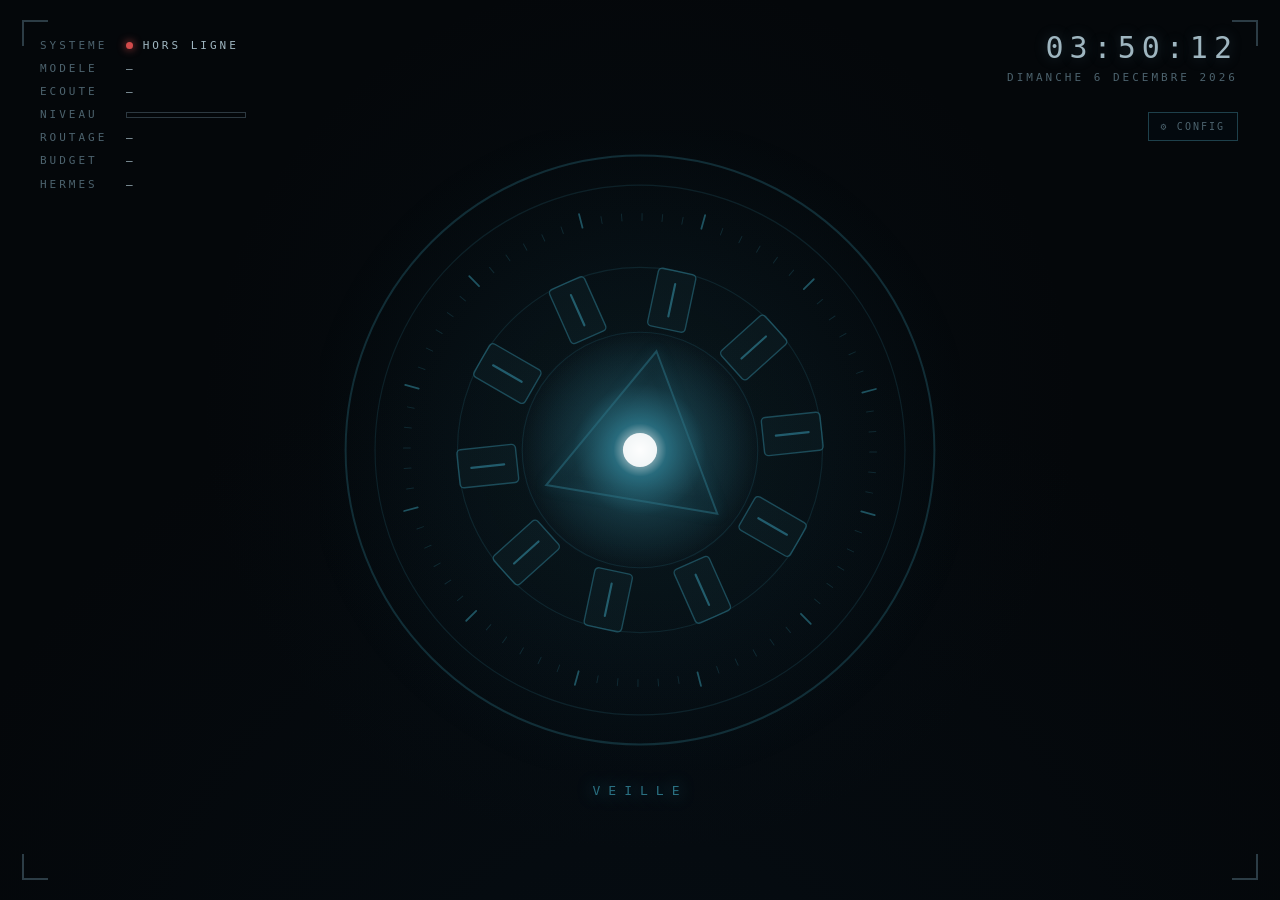
==== hud.html @ 5a2b2d32 "fix+feat: janela duplicada do HUD, início automático, chat oculto, prompt e diagnóstico - HUD: a tra" ====
<!DOCTYPE html>
<html lang="fr">
<head>
<meta charset="utf-8">
<meta name="viewport" content="width=device-width, initial-scale=1">
<title>JARVIS · Reacteur arc</title>
<style>
  :root {
    --fond: #04070a;
    --texte: #9fb6c0;
    --texte-faible: #4c626d;
    --vous: #6fe3ff;
    --jarvis: #ffb23e;
    --mono: "Consolas", "SF Mono", "Menlo", "DejaVu Sans Mono", monospace;
  }

  * { box-sizing: border-box; margin: 0; padding: 0; }

  html, body {
    height: 100%;
    overflow: hidden;
    background: var(--fond);
    color: var(--texte);
    font-family: var(--mono);
  }

  /* Halo radial tres sombre derriere le reacteur. */
  #scene {
    position: fixed;
    inset: 0;
    background:
      radial-gradient(circle at 50% 46%, rgba(20,60,80,0.10), transparent 55%),
      radial-gradient(circle at 50% 120%, rgba(10,30,45,0.25), transparent 60%),
      var(--fond);
  }

  #reacteur {
    position: absolute;
    top: 50%; left: 50%;
    transform: translate(-50%, -50%);
    width: min(72vmin, 640px);
    height: min(72vmin, 640px);
  }

  /* --- releve d'etat, en haut a gauche --- */
  .releve {
    position: fixed;
    top: 34px; left: 40px;
    font-size: 11px;
    letter-spacing: 3px;
    text-transform: uppercase;
    line-height: 2.1;
    color: var(--texte-faible);
    user-select: none;
  }
  .releve .champ { display: flex; gap: 12px; align-items: center; }
  .releve .cle { width: 74px; color: var(--texte-faible); }
  .releve .val { color: var(--texte); }
  .releve .val.actif { color: var(--vous); text-shadow: 0 0 10px rgba(111,227,255,0.5); }

  /* petite pastille systeme */
  .pastille {
    display: inline-block;
    width: 7px; height: 7px;
    border-radius: 50%;
    background: #d24b4b;
    box-shadow: 0 0 8px #d24b4b;
  }
  .pastille.enligne { background: #52e0a0; box-shadow: 0 0 8px #52e0a0; }

  /* jauge de niveau */
  .jauge {
    width: 120px; height: 6px;
    border: 1px solid rgba(120,150,165,0.35);
    position: relative;
    overflow: hidden;
  }
  .jauge > i {
    position: absolute; inset: 0;
    width: 0%;
    background: linear-gradient(90deg, rgba(111,227,255,0.2), var(--vous));
    box-shadow: 0 0 12px rgba(111,227,255,0.6);
    transition: width 0.08s linear;
  }

  /* --- horloge, en haut a droite --- */
  .horloge {
    position: fixed;
    top: 30px; right: 42px;
    text-align: right;
    user-select: none;
  }
  .horloge .heure {
    font-size: 30px;
    letter-spacing: 6px;
    color: var(--texte);
    text-shadow: 0 0 14px rgba(120,180,200,0.25);
  }
  .horloge .date {
    font-size: 11px;
    letter-spacing: 3px;
    text-transform: uppercase;
    color: var(--texte-faible);
    margin-top: 6px;
  }

  /* --- etiquette d'etat sous le reacteur --- */
  .etiquette-etat {
    position: fixed;
    left: 50%;
    top: calc(50% + min(38vmin, 340px));
    transform: translate(-50%, -50%);
    font-size: 13px;
    letter-spacing: 8px;
    text-transform: uppercase;
    color: var(--vous);
    text-shadow: 0 0 16px currentColor;
    user-select: none;
    transition: color 0.4s ease;
  }


  /* --- colonnes laterales : ne recouvrent jamais le reacteur --- */
  :root { --col: calc((100vw - min(72vmin, 640px)) / 2 - 64px); }
  .chat {
    position: fixed; left: 40px; top: 300px; bottom: 24px;
    width: min(380px, var(--col));
    display: none; flex-direction: column; gap: 8px; z-index: 6;
    background: rgba(4,10,14,0.72); border: 1px solid rgba(70,140,160,0.25);
    border-radius: 10px; padding: 10px 12px;
  }
  body.chat-aberto .chat { display: flex; }
  .chat-entete { display: flex; justify-content: space-between; align-items: center;
    font-size: 10px; letter-spacing: 3px; color: var(--texte-faible); text-transform: uppercase; }
  .chat-entete button { background: none; border: 0; color: var(--texte-faible); cursor: pointer; font-size: 14px; }
  .chat .transcription {
    position: static; transform: none; width: auto; max-height: none;
    flex: 1; overflow-y: auto; -webkit-mask-image: none; mask-image: none;
    justify-content: flex-start;
  }
  .chat form { display: flex; gap: 6px; }
  .chat input {
    flex: 1; min-width: 0; background: rgba(10,22,30,0.9); color: var(--texte);
    border: 1px solid rgba(70,140,160,0.35); border-radius: 6px; padding: 7px 9px;
    font: 12.5px var(--mono);
  }
  .chat form button {
    background: rgba(111,227,255,0.12); color: var(--vous); border: 1px solid rgba(111,227,255,0.4);
    border-radius: 6px; padding: 0 10px; font: 11px var(--mono); letter-spacing: 1px; cursor: pointer;
  }
  @media (max-width: 1100px) { .chat { width: min(340px, 42vw); } }

  /* --- transcription, en bas --- */
  .transcription {
    position: fixed;
    left: 50%;
    bottom: 26px;
    transform: translateX(-50%);
    width: min(760px, 84vw);
    max-height: 210px;
    display: flex;
    flex-direction: column;
    justify-content: flex-end;
    gap: 8px;
    overflow: hidden;
    -webkit-mask-image: linear-gradient(180deg, transparent, #000 34%);
            mask-image: linear-gradient(180deg, transparent, #000 34%);
  }
  .ligne {
    font-size: 13.5px;
    letter-spacing: 0.4px;
    line-height: 1.4;
    opacity: 0;
    transform: translateY(6px);
    animation: entree 0.35s ease forwards;
  }
  @keyframes entree { to { opacity: 1; transform: none; } }

  .ligne .qui {
    font-size: 9.5px;
    letter-spacing: 2.5px;
    text-transform: uppercase;
    color: var(--texte-faible);
    display: block;
    margin-bottom: 1px;
  }
  .ligne.vous { text-align: left; color: var(--vous); }
  .ligne.vous .qui { color: rgba(111,227,255,0.55); }
  .ligne.jarvis { text-align: right; color: var(--jarvis); }
  .ligne.jarvis .qui { color: rgba(255,178,62,0.55); }
  .ligne.outil {
    text-align: center;
    font-size: 10.5px;
    letter-spacing: 2px;
    text-transform: uppercase;
    color: var(--texte-faible);
  }
  .ligne.outil b { color: #8aa2ad; font-weight: 600; }

  /* --- equerres de coin facon HUD --- */
  .coin {
    position: fixed;
    width: 26px; height: 26px;
    border: 2px solid rgba(120,160,180,0.35);
    pointer-events: none;
  }
  .coin.hg { top: 20px; left: 22px; border-right: none; border-bottom: none; }
  .coin.hd { top: 20px; right: 22px; border-left: none; border-bottom: none; }
  .coin.bg { bottom: 20px; left: 22px; border-right: none; border-top: none; }
  .coin.bd { bottom: 20px; right: 22px; border-left: none; border-top: none; }

  /* --- controles rapides : discrets tant que le tiroir est ferme --- */
  .controle-bouton {
    position: fixed;
    right: 42px; top: 112px;
    z-index: 21;
    border: 1px solid rgba(111,227,255,0.25);
    background: rgba(4,12,17,0.72);
    color: var(--texte-faible);
    padding: 8px 12px;
    font: 10px var(--mono);
    letter-spacing: 2px;
    text-transform: uppercase;
    cursor: pointer;
    transition: color .2s, border-color .2s, box-shadow .2s;
  }
  .controle-bouton:hover, .controle-bouton[aria-expanded="true"] {
    color: var(--vous);
    border-color: rgba(111,227,255,0.65);
    box-shadow: 0 0 16px rgba(111,227,255,0.10);
  }
  .controle-tiroir {
    position: fixed;
    z-index: 20;
    top: 96px; right: 24px; bottom: 24px;
    width: min(390px, calc(100vw - 48px));
    overflow-x: hidden;
    overflow-y: auto;
    padding: 62px 22px 22px;
    border: 1px solid rgba(111,227,255,0.20);
    background: linear-gradient(145deg, rgba(7,18,24,0.97), rgba(3,8,12,0.97));
    box-shadow: -18px 0 60px rgba(0,0,0,0.55), inset 0 0 42px rgba(111,227,255,0.025);
    transform: translateX(calc(100% + 40px));
    opacity: 0;
    pointer-events: none;
    transition: transform .28s ease, opacity .22s ease;
  }
  .controle-tiroir.ouvert { transform: none; opacity: 1; pointer-events: auto; }
  .controle-tiroir h2 {
    color: var(--vous); font-size: 13px; font-weight: 500;
    letter-spacing: 4px; text-transform: uppercase; margin-bottom: 5px;
  }
  .controle-sous-titre { color: var(--texte-faible); font-size: 10px; line-height: 1.5; }
  .controle-section { margin-top: 22px; padding-top: 16px; border-top: 1px solid rgba(111,227,255,.12); }
  .controle-section h3 {
    color: #78909b; font-size: 10px; font-weight: 500;
    letter-spacing: 3px; text-transform: uppercase; margin-bottom: 11px;
  }
  .controle-label { display: block; margin: 11px 0 6px; color: var(--texte-faible); font-size: 10px; letter-spacing: 1px; }
  .controle-ligne { display: flex; gap: 7px; align-items: center; }
  .controle-ligne + .controle-ligne { margin-top: 8px; }
  .controle-tiroir select, .controle-tiroir input {
    width: 100%; max-width: 100%; min-width: 0; flex: 1; height: 34px; padding: 0 9px;
    border: 1px solid rgba(120,160,180,.25);
    background: rgba(1,6,9,.78); color: var(--texte);
    font: 11px var(--mono); outline: none;
  }
  .controle-tiroir select:focus, .controle-tiroir input:focus { border-color: rgba(111,227,255,.65); }
  .controle-action, .controle-mode {
    height: 34px; padding: 0 11px;
    border: 1px solid rgba(111,227,255,.28);
    background: rgba(111,227,255,.055); color: #86a8b5;
    font: 10px var(--mono); letter-spacing: 1px; text-transform: uppercase;
    cursor: pointer;
  }
  .controle-action:hover, .controle-mode:hover, .controle-mode.actif {
    color: var(--vous); border-color: rgba(111,227,255,.7);
    box-shadow: inset 0 0 15px rgba(111,227,255,.07);
  }
  .controle-action:disabled { opacity: .35; cursor: wait; }
  .controle-modes { display: grid; grid-template-columns: repeat(3, 1fr); gap: 6px; }
  .controle-statut { min-height: 30px; margin-top: 14px; color: var(--texte-faible); font-size: 10px; line-height: 1.5; }
  .controle-statut.ok { color: #52e0a0; }
  .controle-statut.ko { color: #ff7c7c; }
  .controle-panneau {
    display: block; margin-top: 20px; color: #6f9dac; font-size: 10px;
    letter-spacing: 1px; text-decoration: none; text-transform: uppercase;
  }
  .controle-panneau:hover { color: var(--vous); }
  @media (max-width: 700px) {
    .controle-bouton { right: 28px; top: 104px; }
    .controle-tiroir { top: 88px; right: 12px; bottom: 12px; width: calc(100vw - 24px); }
  }
</style>
</head>
<body>
  <div id="scene"></div>
  <canvas id="reacteur"></canvas>

  <div class="etiquette-etat" id="etiquetteEtat">VEILLE</div>

  <div class="releve">
    <div class="champ"><span class="cle">Systeme</span>
      <span class="val"><span class="pastille" id="pastille"></span>
      <span id="vSysteme">Hors ligne</span></span></div>
    <div class="champ"><span class="cle">Modele</span>
      <span class="val" id="vModele">—</span></div>
    <div class="champ"><span class="cle">Ecoute</span>
      <span class="val" id="vEcoute">—</span></div>
    <div class="champ"><span class="cle">Niveau</span>
      <span class="jauge"><i id="vJauge"></i></span></div>
    <div class="champ"><span class="cle">Routage</span>
      <span class="val" id="vRoutage">—</span></div>
    <div class="champ"><span class="cle">Budget</span>
      <span class="val" id="vBudget">—</span></div>
    <div class="champ"><span class="cle">Hermes</span>
      <span class="val" id="vHermes">—</span></div>
  </div>

  <div id="bandeauConfirm" style="display:none;position:fixed;top:64px;left:50%;
    transform:translateX(-50%);padding:8px 18px;border-radius:10px;z-index:9;
    background:rgba(245,185,66,.14);border:1px solid rgba(245,185,66,.5);
    color:#f5b942;font-size:14px;letter-spacing:.05em">⏳ En attente de confirmation…</div>
  <div id="badgeMuet" style="display:none;position:fixed;top:16px;right:16px;z-index:9;
    padding:5px 12px;border-radius:999px;background:rgba(255,107,107,.16);
    border:1px solid rgba(255,107,107,.5);color:#ff8a8a;font-size:12px">🔇 Micro coupé</div>
  <div id="badgeDemo" style="display:none;position:fixed;top:16px;left:16px;z-index:9;
    padding:5px 12px;border-radius:8px;background:rgba(245,185,66,.16);
    border:1px solid rgba(245,185,66,.6);color:#f5b942;font-size:12px;letter-spacing:.1em">
    DÉMO — rien n'est réel</div>

  <div class="horloge">
    <div class="heure" id="vHeure">--:--:--</div>
    <div class="date" id="vDate">—</div>
  </div>

  <button class="controle-bouton" id="ouvrirControle" type="button"
    aria-controls="controleTiroir" aria-expanded="false">⚙ Config</button>
  <aside class="controle-tiroir" id="controleTiroir" aria-hidden="true">
    <h2>Commandes rapides</h2>
    <p class="controle-sous-titre" id="controleActif">Chargement de la configuration…</p>

    <section class="controle-section">
      <h3>Mode de routage</h3>
      <div class="controle-modes" id="controleModes">
        <button class="controle-mode" type="button" data-mode="local">Local</button>
        <button class="controle-mode" type="button" data-mode="hybride">Hybride</button>
        <button class="controle-mode" type="button" data-mode="qualite">Qualité</button>
      </div>
    </section>

    <section class="controle-section">
      <h3>Profil cloud &amp; modèle</h3>
      <label class="controle-label" for="controleFournisseur">Fournisseur</label>
      <select id="controleFournisseur"></select>
      <label class="controle-label" for="controleModeleCloud">Modèle</label>
      <input id="controleModeleCloud" list="controleModelesCloud" autocomplete="off">
      <datalist id="controleModelesCloud"></datalist>
      <p class="controle-sous-titre">Hybride privilégie Luna chez OpenAI et Haiku chez Claude, sauf choix manuel.</p>
      <div class="controle-ligne" style="margin-top:8px">
        <button class="controle-action" type="button" id="activerHybride">Activer hybride</button>
        <button class="controle-action" type="button" id="activerQualite">Activer qualité</button>
      </div>
    </section>

    <section class="controle-section">
      <h3>Modèle local</h3>
      <div class="controle-ligne">
        <select id="controleModeleLocal"></select>
        <button class="controle-action" type="button" id="activerLocal">Activer</button>
      </div>
      <p class="controle-sous-titre" id="controleOllama"></p>
    </section>

    <section class="controle-section">
      <h3>Voix</h3>
      <label class="controle-label" for="controleMoteurVoix">Moteur TTS</label>
      <select id="controleMoteurVoix"></select>
      <label class="controle-label" for="controleVoixEleven">Voix ElevenLabs</label>
      <select id="controleVoixEleven"></select>
      <label class="controle-label" for="controleModeleEleven">Modèle ElevenLabs</label>
      <div class="controle-ligne">
        <select id="controleModeleEleven"></select>
        <button class="controle-action" type="button" id="testerVoix">Tester</button>
      </div>
    </section>

    <div class="controle-statut" id="controleStatut" role="status"></div>
    <a class="controle-panneau" id="lienPanneau" href="#">Ouvrir le panneau complet →</a>
  </aside>

  <aside class="chat" id="chat" aria-hidden="true">
    <div class="chat-entete"><span>Chat</span>
      <button type="button" id="fecharChat" title="Fermer">×</button></div>
    <div class="transcription" id="transcription"></div>
    <form id="formChat" autocomplete="off">
      <input id="entreeChat" maxlength="500" placeholder="Écrire à Jarvis…">
      <button type="submit">Envoyer</button>
    </form>
  </aside>

  <div class="coin hg"></div>
  <div class="coin hd"></div>
  <div class="coin bg"></div>
  <div class="coin bd"></div>

<script>
"use strict";

// ------------------------------------------------------------- etat courant

const S = {
  etat: "veille",
  niveauCible: 0,
  niveauLisse: 0,
  modele: "—",
  stt: "—",
  enligne: false,
  routage: "—",
  budget: null,
  hermes: null,
  muet: false,
};

const LIBELLES = {
  veille: "VEILLE",
  ecoute: "ECOUTE",
  reflexion: "REFLEXION",
  parole: "PAROLE",
  muet: "MICRO COUPE",
};

// Couleur dominante par etat : cyan sourd, cyan vif, bleu-violet, ambre.
const COULEURS = {
  veille:    { r: 42,  g: 112, b: 130 },
  ecoute:    { r: 46,  g: 224, b: 255 },
  reflexion: { r: 138, g: 108, b: 255 },
  parole:    { r: 255, g: 176, b: 62  },
  muet:      { r: 255, g: 107, b: 107 },
};

let couleur = Object.assign({}, COULEURS.veille);  // couleur affichee, lissee

// ------------------------------------------------------------- utilitaires

const $ = (id) => document.getElementById(id);
const lerp = (a, b, t) => a + (b - a) * t;

// ------------------------------------------------------------- controles rapides

let CONTROLES = null;
let controleEnCours = false;

function optionSelect(select, valeur, texte, selectionne) {
  const o = document.createElement("option");
  o.value = String(valeur);
  o.textContent = String(texte);
  o.selected = Boolean(selectionne);
  select.appendChild(o);
}

function remplirSelect(select, elements, valeur, libelle) {
  select.replaceChildren();
  for (const element of elements) {
    const v = typeof element === "object" ? element.valeur : element;
    const t = libelle ? libelle(element) : v;
    optionSelect(select, v, t, String(v) === String(valeur));
  }
}

function statutControle(texte, ok = null) {
  const el = $("controleStatut");
  el.textContent = texte || "";
  el.classList.toggle("ok", ok === true);
  el.classList.toggle("ko", ok === false);
}

function actualiserModelesCloud() {
  if (!CONTROLES) return;
  const fournisseur = $("controleFournisseur").value || "openai";
  const profil = CONTROLES.mode === "qualite" ? "qualite" : "hybride";
  const modeles = CONTROLES.cloud.modeles[fournisseur] || [];
  const liste = $("controleModelesCloud");
  liste.replaceChildren();
  for (const modele of modeles) {
    const o = document.createElement("option");
    o.value = modele.nom;
    o.label = modele.role || modele.nom;
    liste.appendChild(o);
  }
  $("controleModeleCloud").value =
    (CONTROLES.cloud.courants[fournisseur] || {})[profil] || (modeles[0] || {}).nom || "";
}

function afficherControles(d) {
  CONTROLES = d;
  $("controleActif").textContent = "Actif · " + (d.modele_actif || "inconnu");
  document.querySelectorAll("#controleModes [data-mode]").forEach((b) =>
    b.classList.toggle("actif", b.dataset.mode === d.mode));

  const fournisseurs = ["openai", "anthropic"];
  remplirSelect($("controleFournisseur"), fournisseurs, d.cloud.fournisseur, (f) => {
    const nom = f === "openai" ? "OpenAI" : "Anthropic / Claude";
    return nom + (d.cloud.configure[f] ? "" : " · clé absente");
  });
  actualiserModelesCloud();

  const locaux = d.local.modeles.length ? d.local.modeles : [d.local.modele];
  remplirSelect($("controleModeleLocal"), locaux, d.local.modele);
  $("controleOllama").textContent = d.local.joignable
    ? locaux.length + " modèle(s) Ollama disponible(s)"
    : "Ollama est hors ligne";

  const labelsMoteur = {auto:"Auto", elevenlabs:"ElevenLabs", piper:"Piper",
    kokoro:"Kokoro", windows:"Windows"};
  remplirSelect($("controleMoteurVoix"), d.voix.moteurs, d.voix.moteur,
    (m) => labelsMoteur[m] || m);

  const voix = d.voix.elevenlabs.voix || [];
  $("controleVoixEleven").replaceChildren();
  if (!voix.length) {
    optionSelect($("controleVoixEleven"), d.voix.elevenlabs_voix || "",
      d.voix.elevenlabs.configure ? "Aucune voix chargée" : "Clé ElevenLabs absente", true);
  } else {
    for (const v of voix) optionSelect($("controleVoixEleven"), v.id,
      v.nom + (v.categorie ? " · " + v.categorie : ""), v.id === d.voix.elevenlabs_voix);
  }
  remplirSelect($("controleModeleEleven"), d.voix.modeles_elevenlabs,
    d.voix.elevenlabs_modele);
  $("lienPanneau").href = d.panneau_url;
}

async function chargerControles(silencieux = false) {
  if (!silencieux) statutControle("Chargement…");
  try {
    const rep = await fetch("/api/controle", {cache: "no-store"});
    const d = await rep.json();
    if (!rep.ok || !d.ok) throw new Error(d.message || "Configuration indisponible");
    afficherControles(d);
    if (!silencieux) statutControle("");
  } catch (e) {
    statutControle(e.message || "Impossible de charger la configuration", false);
  }
}

async function envoyerControle(donnees) {
  if (controleEnCours) return;
  controleEnCours = true;
  document.querySelectorAll(".controle-action,.controle-mode").forEach((b) => b.disabled = true);
  statutControle("Application…");
  try {
    const rep = await fetch("/api/controle", {
      method: "POST",
      headers: {"Content-Type": "application/json", "X-Jarvis-HUD": "1"},
      body: JSON.stringify(donnees),
    });
    const d = await rep.json();
    if (d.ok && donnees.action !== "tester_voix") await chargerControles(true);
    statutControle(d.message || (d.ok ? "Appliqué" : "Échec"), Boolean(d.ok));
  } catch (e) {
    statutControle(e.message || "Commande impossible", false);
  } finally {
    controleEnCours = false;
    document.querySelectorAll(".controle-action,.controle-mode").forEach((b) => b.disabled = false);
  }
}

function ouvrirFermerControles(force) {
  const tiroir = $("controleTiroir");
  const ouvert = force === undefined ? !tiroir.classList.contains("ouvert") : Boolean(force);
  tiroir.classList.toggle("ouvert", ouvert);
  tiroir.setAttribute("aria-hidden", String(!ouvert));
  $("ouvrirControle").setAttribute("aria-expanded", String(ouvert));
  $("ouvrirControle").textContent = ouvert ? "× Fermer" : "⚙ Config";
  if (ouvert) chargerControles();
}

function versCouleur(cible, t) {
  couleur.r = lerp(couleur.r, cible.r, t);
  couleur.g = lerp(couleur.g, cible.g, t);
  couleur.b = lerp(couleur.b, cible.b, t);
}
function rgba(a) {
  return `rgba(${couleur.r|0},${couleur.g|0},${couleur.b|0},${a})`;
}

function arrondi(ctx, x, y, w, h, r) {
  if (ctx.roundRect) { ctx.beginPath(); ctx.roundRect(x, y, w, h, r); return; }
  ctx.beginPath();
  ctx.moveTo(x + r, y);
  ctx.arcTo(x + w, y, x + w, y + h, r);
  ctx.arcTo(x + w, y + h, x, y + h, r);
  ctx.arcTo(x, y + h, x, y, r);
  ctx.arcTo(x, y, x + w, y, r);
  ctx.closePath();
}

// ------------------------------------------------------------- canvas

const canvas = $("reacteur");
const ctx = canvas.getContext("2d");
let L = 0, H = 0;

function redimensionner() {
  const dpr = Math.min(window.devicePixelRatio || 1, 2);
  L = canvas.clientWidth;
  H = canvas.clientHeight;
  canvas.width = Math.round(L * dpr);
  canvas.height = Math.round(H * dpr);
  ctx.setTransform(dpr, 0, 0, dpr, 0, 0);
}
window.addEventListener("resize", redimensionner);

const NB_BOBINES = 10;
const NB_TICKS = 72;

function dessiner(t) {
  requestAnimationFrame(dessiner);

  // Lissage de la couleur et du niveau.
  versCouleur(COULEURS[S.etat] || COULEURS.veille, 0.05);
  S.niveauLisse += (S.niveauCible - S.niveauLisse) * 0.15;
  const niv = S.niveauLisse;

  ctx.clearRect(0, 0, L, H);
  const cx = L / 2, cy = H / 2;
  const R = Math.min(L, H) * 0.46;

  const respire = 0.5 + 0.5 * Math.sin(t * 0.0018);   // pulsation lente
  const rotTicks = t * 0.00018;
  const rotBobines = -t * 0.00007;
  const rotTriangle = t * 0.00011;

  ctx.lineCap = "round";

  // --- halo exterieur diffus ---
  const halo = ctx.createRadialGradient(cx, cy, R * 0.2, cx, cy, R * 1.15);
  halo.addColorStop(0, rgba(0.10 + niv * 0.10));
  halo.addColorStop(1, rgba(0));
  ctx.fillStyle = halo;
  ctx.beginPath();
  ctx.arc(cx, cy, R * 1.15, 0, Math.PI * 2);
  ctx.fill();

  // --- anneaux concentriques ---
  const anneaux = [1.0, 0.9, 0.62, 0.4];
  anneaux.forEach((f, i) => {
    ctx.beginPath();
    ctx.arc(cx, cy, R * f, 0, Math.PI * 2);
    ctx.strokeStyle = rgba(i === 0 ? 0.35 : 0.22);
    ctx.lineWidth = i === 0 ? 2 : 1.2;
    ctx.stroke();
  });

  // --- reticule de graduations qui tourne ---
  ctx.save();
  ctx.translate(cx, cy);
  ctx.rotate(rotTicks);
  for (let i = 0; i < NB_TICKS; i++) {
    const a = (i / NB_TICKS) * Math.PI * 2;
    const longue = (i % 6 === 0);
    const r1 = R * 0.78;
    const r2 = r1 + (longue ? 14 : 7);
    ctx.beginPath();
    ctx.moveTo(Math.cos(a) * r1, Math.sin(a) * r1);
    ctx.lineTo(Math.cos(a) * r2, Math.sin(a) * r2);
    ctx.strokeStyle = rgba(longue ? 0.7 : 0.28);
    ctx.lineWidth = longue ? 1.8 : 1;
    ctx.stroke();
  }
  ctx.restore();

  // --- couronne de dix bobines ---
  const rc = R * 0.52;
  const bw = R * 0.13, bh = R * 0.2;
  for (let i = 0; i < NB_BOBINES; i++) {
    const a = (i / NB_BOBINES) * Math.PI * 2 + rotBobines;
    const x = cx + Math.cos(a) * rc;
    const y = cy + Math.sin(a) * rc;
    ctx.save();
    ctx.translate(x, y);
    ctx.rotate(a + Math.PI / 2);
    arrondi(ctx, -bw / 2, -bh / 2, bw, bh, 4);
    ctx.fillStyle = rgba(0.08);
    ctx.fill();
    ctx.strokeStyle = rgba(0.6);
    ctx.lineWidth = 1.4;
    ctx.stroke();
    // trait lumineux au coeur de la bobine
    ctx.beginPath();
    ctx.moveTo(0, -bh * 0.28);
    ctx.lineTo(0, bh * 0.28);
    ctx.strokeStyle = rgba(0.5 + 0.4 * respire);
    ctx.lineWidth = 2.2;
    ctx.stroke();
    ctx.restore();
  }

  // --- triangle central ---
  ctx.save();
  ctx.translate(cx, cy);
  ctx.rotate(rotTriangle);
  const rt = R * 0.34;
  ctx.beginPath();
  for (let i = 0; i < 3; i++) {
    const a = -Math.PI / 2 + i * (Math.PI * 2 / 3);
    const x = Math.cos(a) * rt, y = Math.sin(a) * rt;
    i ? ctx.lineTo(x, y) : ctx.moveTo(x, y);
  }
  ctx.closePath();
  ctx.strokeStyle = rgba(0.55);
  ctx.lineWidth = 2;
  ctx.shadowColor = rgba(0.7);
  ctx.shadowBlur = 12;
  ctx.stroke();
  ctx.restore();
  ctx.shadowBlur = 0;

  // --- coeur lumineux en degrade radial, enfle avec le niveau ---
  const coeurR = R * (0.16 + niv * 0.17 + respire * 0.015);
  const rayon = coeurR * 2.4;
  const g = ctx.createRadialGradient(cx, cy, 0, cx, cy, rayon);
  g.addColorStop(0, "rgba(255,255,255,0.95)");
  g.addColorStop(0.22, rgba(0.95));
  g.addColorStop(0.55, rgba(0.32));
  g.addColorStop(1, rgba(0));
  ctx.fillStyle = g;
  ctx.beginPath();
  ctx.arc(cx, cy, rayon, 0, Math.PI * 2);
  ctx.fill();

  // point blanc central
  ctx.beginPath();
  ctx.arc(cx, cy, coeurR * 0.34, 0, Math.PI * 2);
  ctx.fillStyle = "rgba(255,255,255,0.9)";
  ctx.fill();
}

// ------------------------------------------------------------- interface

function fmtBudget(b) {
  if (!b) return "—";
  let s = (Number(b.cout) || 0).toFixed(2) + "$";
  if (b.plafond) s += " / " + b.plafond + "$ (" + Math.round((b.pct || 0) * 100) + "%)";
  return s;
}
function fmtHermes(h) {
  if (!h) return "—";
  const p = [];
  if (h.taches > 0) p.push(h.taches + " tache" + (h.taches > 1 ? "s" : "") + " en cours");
  if (h.tokens != null) p.push(Number(h.tokens).toLocaleString("fr-FR") + " tok/30j");
  return p.length ? p.join(" · ") : "au repos";
}

function majReleve() {
  $("vModele").textContent = S.modele || "—";
  $("vEcoute").textContent = S.stt || "—";
  $("vSysteme").textContent = S.enligne ? "En ligne" : "Hors ligne";
  $("pastille").classList.toggle("enligne", S.enligne);
  $("vRoutage").textContent = S.routage || "—";
  $("vBudget").textContent = fmtBudget(S.budget);
  $("vHermes").textContent = fmtHermes(S.hermes);
  $("badgeMuet").style.display = S.muet ? "block" : "none";
  // budget proche/au plafond : la ligne vire à l'ambre puis au rouge.
  const pct = S.budget && S.budget.plafond ? (S.budget.pct || 0) : 0;
  $("vBudget").style.color = pct >= 1 ? "#ff6b6b" : (pct >= 0.8 ? "#f5b942" : "");

  const et = LIBELLES[S.etat] || S.etat.toUpperCase();
  const eti = $("etiquetteEtat");
  eti.textContent = et;
  const c = COULEURS[S.etat] || COULEURS.veille;
  eti.style.color = `rgb(${c.r},${c.g},${c.b})`;

  // La valeur "ecoute" s'illumine quand on est en ecoute active.
  $("vEcoute").classList.toggle("actif", S.etat === "ecoute");
}

function majNiveau() {
  $("vJauge").style.width = Math.round(S.niveauLisse * 100) + "%";
  requestAnimationFrame(majNiveau);
}

// transcription : on empile les lignes, on garde les dernieres.
const fluxTexte = $("transcription");
function ajouterLigne(html, classe) {
  const div = document.createElement("div");
  div.className = "ligne " + classe;
  div.innerHTML = html;
  fluxTexte.appendChild(div);
  while (fluxTexte.children.length > 14) {
    fluxTexte.removeChild(fluxTexte.firstChild);
  }
}
function echap(s) {
  return String(s).replace(/[&<>]/g, (c) =>
    ({ "&": "&amp;", "<": "&lt;", ">": "&gt;" }[c]));
}

// ------------------------------------------------------------- horloge

const PT = (document.documentElement.dataset.langue || "fr") === "pt";
const JOURS = PT
  ? ["Domingo", "Segunda-feira", "Terça-feira", "Quarta-feira", "Quinta-feira", "Sexta-feira", "Sábado"]
  : ["Dimanche", "Lundi", "Mardi", "Mercredi", "Jeudi", "Vendredi", "Samedi"];
const MOIS = PT
  ? ["janeiro", "fevereiro", "março", "abril", "maio", "junho", "julho", "agosto",
     "setembro", "outubro", "novembro", "dezembro"]
  : ["Janvier", "Fevrier", "Mars", "Avril", "Mai", "Juin", "Juillet",
     "Aout", "Septembre", "Octobre", "Novembre", "Decembre"];
function majHorloge() {
  const d = new Date();
  const p = (n) => String(n).padStart(2, "0");
  $("vHeure").textContent = `${p(d.getHours())}:${p(d.getMinutes())}:${p(d.getSeconds())}`;
  $("vDate").textContent =
    PT ? `${JOURS[d.getDay()]}, ${d.getDate()} de ${MOIS[d.getMonth()]} de ${d.getFullYear()}`
       : `${JOURS[d.getDay()]} ${d.getDate()} ${MOIS[d.getMonth()]} ${d.getFullYear()}`;
}

// ------------------------------------------------------------- evenements

function appliquer(ev) {
  switch (ev.t) {
    case "etat":
      S.etat = ev.v;
      majReleve();
      break;
    case "niveau":
      S.niveauCible = ev.v;
      break;
    case "config":
      S.modele = ev.modele;
      S.stt = ev.stt;
      majReleve();
      break;
    case "vous":
      ajouterLigne(`<span class="qui">Vous</span>${echap(ev.texte)}`, "vous");
      break;
    case "jarvis":
      ajouterLigne(`<span class="qui">Jarvis</span>${echap(ev.texte)}`, "jarvis");
      break;
    case "outil":
      ajouterLigne(
        `⚙ <b>${echap(ev.nom)}</b>${ev.detail ? " · " + echap(ev.detail) : ""}`,
        "outil");
      break;
    case "routage":
      S.routage = ev.v;
      majReleve();
      break;
    case "budget":
      S.budget = { cout: ev.cout, plafond: ev.plafond, pct: ev.pct };
      majReleve();
      break;
    case "hermes":
      S.hermes = { taches: ev.taches, tokens: ev.tokens };
      majReleve();
      break;
    case "confirmation":
      $("bandeauConfirm").style.display = ev.v ? "block" : "none";
      break;
    case "micro":
      S.muet = ev.v;
      majReleve();
      break;
    case "demo":
      $("badgeDemo").style.display = ev.v ? "block" : "none";
      break;
    case "chat":
      document.body.classList.toggle("chat-aberto", !!ev.v);
      $("chat").setAttribute("aria-hidden", ev.v ? "false" : "true");
      if (ev.v) setTimeout(() => $("entreeChat").focus(), 50);
      break;
  }
}

// ------------------------------------------------------------- chat (ouvert a la voix)

$("fecharChat").addEventListener("click", () => {
  appliquer({t: "chat", v: false});
  fetch("/api/chat", {method: "POST", headers: {"Content-Type": "application/json", "X-Jarvis-HUD": "1"},
    body: JSON.stringify({fechar: true})}).catch(() => {});
});
$("formChat").addEventListener("submit", async (e) => {
  e.preventDefault();
  const champ = $("entreeChat"), texte = champ.value.trim();
  if (!texte) return;
  champ.value = "";
  try {
    const rep = await fetch("/api/chat", {method: "POST",
      headers: {"Content-Type": "application/json", "X-Jarvis-HUD": "1"},
      body: JSON.stringify({texte})});
    if (!rep.ok) { const d = await rep.json().catch(() => ({})); champ.value = texte;
      champ.placeholder = d.message || "Erreur"; }
  } catch (_) { champ.value = texte; }
});

// ------------------------------------------------------------- connexion SSE

function connecter() {
  let source;
  try {
    source = new EventSource("/flux");
  } catch (e) {
    S.enligne = false; majReleve();
    return;
  }
  source.onopen = () => { S.enligne = true; majReleve(); };
  source.onmessage = (e) => {
    try { appliquer(JSON.parse(e.data)); } catch (err) {}
  };
  source.onerror = () => {
    // EventSource se reconnecte tout seul ; on marque juste hors ligne.
    S.enligne = false; majReleve();
  };
}

// ------------------------------------------------------------- demonstration

// Rejoue un scenario cote page, pour voir le rendu sans serveur quand la
// page est ouverte directement (file://).
function demonstration() {
  S.enligne = true;
  appliquer({ t: "config", modele: "qwen2.5:7b (demo)", stt: "whisper medium" });

  const tours = [
    ["allume la lumiere de la chambre", "allumer_lumiere", "chambre -> on",
     "C'est fait, la chambre est allumee."],
    ["mets le salon en bleu", "changer_couleur", "salon -> bleu",
     "Voila, le salon passe en bleu."],
    ["quelle heure est-il", "heure_et_date", "",
     "Il est vingt-deux heures dix."],
  ];

  let i = 0, minuteurNiveau = 0;
  function bruit(base, amp, vitesse) {
    clearInterval(minuteurNiveau);
    let k = 0;
    minuteurNiveau = setInterval(() => {
      k++;
      S.niveauCible = Math.max(0, base + amp * Math.abs(Math.sin(k * vitesse)));
    }, 50);
  }

  function tour() {
    const [q, outilNom, detail, rep] = tours[i % tours.length];
    i++;
    appliquer({ t: "etat", v: "veille" });
    bruit(0.05, 0.03, 0.15);
    setTimeout(() => {
      appliquer({ t: "etat", v: "ecoute" });
      appliquer({ t: "vous", texte: q });
      bruit(0.4, 0.35, 0.4);
    }, 1400);
    setTimeout(() => {
      appliquer({ t: "etat", v: "reflexion" });
      bruit(0.05, 0.02, 0.2);
      if (outilNom) appliquer({ t: "outil", nom: outilNom, detail: detail });
    }, 3600);
    setTimeout(() => {
      appliquer({ t: "etat", v: "parole" });
      appliquer({ t: "jarvis", texte: rep });
      bruit(0.3, 0.25, 0.6);
    }, 4700);
    setTimeout(() => { S.niveauCible = 0.05; tour(); }, 7200);
  }
  tour();
}

// ------------------------------------------------------------- demarrage

redimensionner();
majHorloge();
majReleve();
setInterval(majHorloge, 1000);
requestAnimationFrame(dessiner);
requestAnimationFrame(majNiveau);

$("ouvrirControle").addEventListener("click", () => ouvrirFermerControles());
$("controleFournisseur").addEventListener("change", actualiserModelesCloud);
document.querySelectorAll("#controleModes [data-mode]").forEach((b) =>
  b.addEventListener("click", () => envoyerControle({action:"mode", valeur:b.dataset.mode})));
$("activerHybride").addEventListener("click", () => envoyerControle({
  action:"modele_cloud", fournisseur:$("controleFournisseur").value,
  modele:$("controleModeleCloud").value, profil:"hybride"}));
$("activerQualite").addEventListener("click", () => envoyerControle({
  action:"modele_cloud", fournisseur:$("controleFournisseur").value,
  modele:$("controleModeleCloud").value, profil:"qualite"}));
$("activerLocal").addEventListener("click", () => envoyerControle({
  action:"modele_local", modele:$("controleModeleLocal").value}));
$("controleMoteurVoix").addEventListener("change", (e) => envoyerControle({
  action:"moteur_voix", valeur:e.target.value}));
$("controleVoixEleven").addEventListener("change", (e) => envoyerControle({
  action:"voix_elevenlabs", valeur:e.target.value}));
$("controleModeleEleven").addEventListener("change", (e) => envoyerControle({
  action:"modele_elevenlabs", valeur:e.target.value}));
$("testerVoix").addEventListener("click", () => envoyerControle({action:"tester_voix"}));
document.addEventListener("keydown", (e) => { if (e.key === "Escape") ouvrirFermerControles(false); });

if (location.protocol === "file:") {
  demonstration();
} else {
  connecter();
}
</script>
</body>
</html>
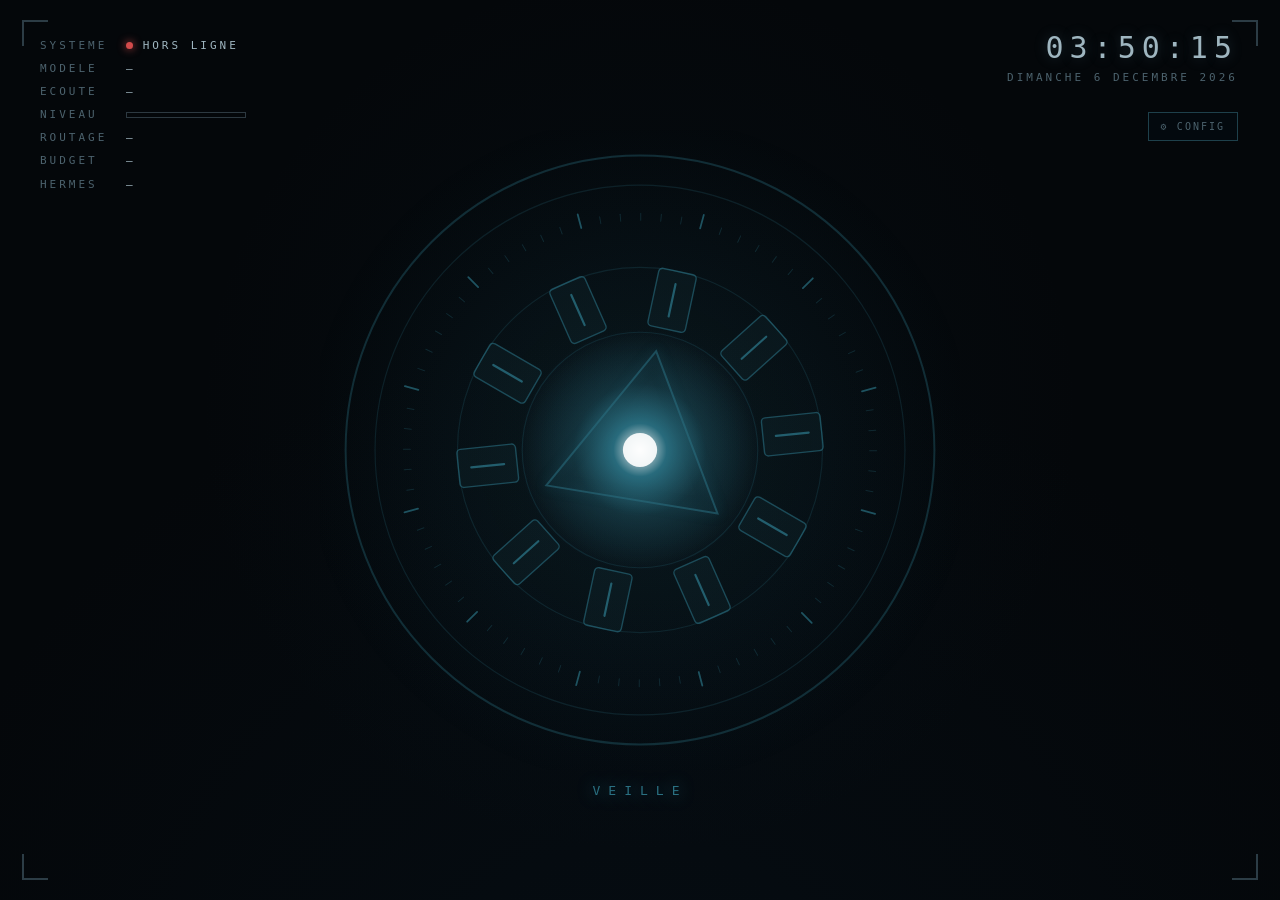
==== commit 8b774deb: "feat: widgets do HUD (clima, câmbio, bolsa, notícias, YouTube, Spotify, Netflix, Prime) + fix Eleven" ====
--- a/hud.html
+++ b/hud.html
@@ -42,6 +42,37 @@
     height: min(72vmin, 640px);
   }
 
+
+  /* --- widgets : deux colonnes laterales, JAMAIS sur le reacteur --- */
+  .col-widgets {
+    position: fixed; top: 300px; bottom: 28px; z-index: 4;
+    display: flex; flex-direction: column; gap: 10px; overflow-y: auto;
+    scrollbar-width: none; pointer-events: auto;
+  }
+  .col-widgets::-webkit-scrollbar { display: none; }
+  .col-widgets.esquerda { left: 40px; }
+  .col-widgets.direita { right: 40px; top: 230px; }
+  body.chat-aberto .col-widgets.esquerda { display: none; }
+  body.sem-widgets .col-widgets { display: none; }
+  .wdg {
+    background: rgba(4,10,14,0.62); border: 1px solid rgba(70,140,160,0.22);
+    border-radius: 10px; padding: 10px 12px; font-size: 11.5px; color: var(--texte);
+    flex: 0 0 auto;
+  }
+  .wdg h4 { margin: 0 0 6px; font-size: 9.5px; letter-spacing: 3px; font-weight: 400;
+    text-transform: uppercase; color: var(--texte-faible); display: flex; justify-content: space-between; }
+  .wdg .gr { font-size: 26px; letter-spacing: 1px; color: var(--vous); }
+  .wdg .fx { display: flex; justify-content: space-between; gap: 8px; padding: 2px 0; }
+  .wdg .fraco { color: var(--texte-faible); }
+  .wdg .sobe { color: #3ecf8e; } .wdg .desce { color: #ff7b7b; }
+  .wdg a { color: var(--texte); text-decoration: none; }
+  .wdg a:hover { color: var(--vous); }
+  .wdg .noticia { padding: 4px 0; border-top: 1px solid rgba(70,140,160,0.12); line-height: 1.35; }
+  .wdg iframe { width: 100%; border: 0; border-radius: 8px; display: block; }
+  .wdg .atalho { display: block; text-align: center; padding: 10px; border-radius: 8px;
+    border: 1px solid rgba(111,227,255,0.35); color: var(--vous); letter-spacing: 2px; }
+  .wdg .erro { color: #f5b942; }
+
   /* --- releve d'etat, en haut a gauche --- */
   .releve {
     position: fixed;
@@ -54,7 +85,8 @@
     user-select: none;
   }
   .releve .champ { display: flex; gap: 12px; align-items: center; }
-  .releve .cle { width: 74px; color: var(--texte-faible); }
+  .releve .cle { min-width: 74px; width: auto; flex: 0 0 auto; padding-right: 4px; color: var(--texte-faible); }
+  html[data-langue="pt"] .releve .cle { min-width: 118px; }
   .releve .val { color: var(--texte); }
   .releve .val.actif { color: var(--vous); text-shadow: 0 0 10px rgba(111,227,255,0.5); }
 
@@ -333,6 +365,9 @@
     <div class="heure" id="vHeure">--:--:--</div>
     <div class="date" id="vDate">—</div>
   </div>
+
+  <section class="col-widgets esquerda" id="widgetsEsquerda" aria-label="widgets"></section>
+  <section class="col-widgets direita" id="widgetsDireita" aria-label="widgets"></section>
 
   <button class="controle-bouton" id="ouvrirControle" type="button"
     aria-controls="controleTiroir" aria-expanded="false">⚙ Config</button>
@@ -865,6 +900,9 @@
     case "demo":
       $("badgeDemo").style.display = ev.v ? "block" : "none";
       break;
+    case "widgets":
+      chargerWidgets();
+      break;
     case "chat":
       document.body.classList.toggle("chat-aberto", !!ev.v);
       $("chat").setAttribute("aria-hidden", ev.v ? "false" : "true");
@@ -893,6 +931,87 @@
       champ.placeholder = d.message || "Erreur"; }
   } catch (_) { champ.value = texte; }
 });
+
+
+// ------------------------------------------------------------- widgets (colonnes laterales)
+
+function largeurColonne() {
+  // Espace libre de chaque cote du reacteur, moins une marge : la colonne ne
+  // recouvre jamais le reacteur. Trop etroit -> widgets masques.
+  const r = $("reacteur").getBoundingClientRect();
+  return Math.floor(Math.min(340, (window.innerWidth - r.width) / 2 - 64));
+}
+function ajusterWidgets() {
+  const l = largeurColonne();
+  document.body.classList.toggle("sem-widgets", l < 210 || !WIDGETS_VISIBLES);
+  for (const id of ["widgetsEsquerda", "widgetsDireita"]) $(id).style.width = Math.max(l, 0) + "px";
+}
+let WIDGETS_VISIBLES = true;
+const fmtBRL = (v, d = 2) => v.toLocaleString("pt-BR", {minimumFractionDigits: d, maximumFractionDigits: d});
+const varia = (v) => `<span class="${v >= 0 ? "sobe" : "desce"}">${v >= 0 ? "▲" : "▼"} ${fmtBRL(Math.abs(v))}%</span>`;
+function renderWidget(w) {
+  const d = w.dados || {};
+  let corpo = "";
+  if (!d.ok) corpo = `<div class="erro">${echap(d.erro || "indisponível")}</div>`;
+  else if (w.id === "clima") {
+    corpo = `<div class="fx"><span class="gr">${echap(d.icone)} ${d.temp}°</span>
+      <span class="fraco" style="text-align:right">${echap(d.cidade)}<br>${echap(d.descricao)}</span></div>
+      <div class="fx fraco"><span>sensação ${d.sensacao}°</span><span>${d.min}° / ${d.max}°</span></div>
+      <div class="fx fraco"><span>umidade ${d.umidade ?? "—"}%</span><span>vento ${d.vento} km/h</span></div>
+      ${(d.previsao || []).map(p => `<div class="fx"><span>${echap(new Date(p.data + "T12:00").toLocaleDateString("pt-BR", {weekday: "short"}))}</span>
+        <span>${echap(p.icone)} ${p.min}° / ${p.max}°${p.chuva != null ? ` · ${p.chuva}%` : ""}</span></div>`).join("")}`;
+  } else if (w.id === "cambio") {
+    corpo = d.cotacoes.map(c => `<div class="fx"><span>${echap(c.par.split("-")[0])}</span>
+      <span>R$ ${fmtBRL(c.valor, c.valor > 1000 ? 0 : 2)} ${varia(c.variacao)}</span></div>`).join("");
+  } else if (w.id === "bolsa") {
+    corpo = d.ativos.map(a => `<div class="fx"><span>${echap(a.nome)}</span>
+      <span>${fmtBRL(a.valor, a.simbolo === "^BVSP" ? 0 : 2)} ${varia(a.variacao)}</span></div>`).join("")
+      + `<div class="fraco" style="font-size:9px;margin-top:4px">${echap(d.fonte || "")}</div>`;
+  } else if (w.id === "noticias") {
+    corpo = d.manchetes.slice(0, 6).map(n => `<div class="noticia">${n.link
+      ? `<a href="${echap(n.link)}" target="_blank" rel="noopener noreferrer">${echap(n.titulo)}</a>` : echap(n.titulo)}
+      <div class="fraco" style="font-size:9.5px">${echap(n.fonte || "")}</div></div>`).join("");
+  } else if (w.id === "youtube" || w.id === "spotify") {
+    const alt = w.id === "youtube" ? Math.round(largeurColonne() * 9 / 16) : 152;
+    corpo = `<iframe src="${echap(d.embed)}" height="${alt}" loading="lazy" referrerpolicy="strict-origin-when-cross-origin"
+      allow="autoplay; clipboard-write; encrypted-media; fullscreen; picture-in-picture" allowfullscreen
+      title="${echap(w.nome)}"></iframe>`;
+  } else if (d.url) {
+    corpo = `<a class="atalho" href="${echap(d.url)}" target="_blank" rel="noopener noreferrer">ABRIR ${echap(w.nome.toUpperCase())} ↗</a>`;
+  }
+  const atraso = d.desatualizado ? ` <span class="fraco">(offline)</span>` : "";
+  return `<div class="wdg" data-w="${echap(w.id)}"><h4><span>${echap(w.nome)}</span>${atraso}</h4>${corpo}</div>`;
+}
+let ASSINATURA_MIDIA = "";
+async function chargerWidgets() {
+  try {
+    const rep = await fetch("/api/widgets", {cache: "no-store"});
+    if (!rep.ok) return;
+    const j = await rep.json();
+    WIDGETS_VISIBLES = j.visivel !== false;
+    ajusterWidgets();
+    // Les lecteurs (iframes) ne sont reconstruits que si leur config change : la
+    // video ou la musique en cours ne redemarre pas a chaque rafraichissement.
+    const midia = JSON.stringify(j.widgets.map(w => [w.id, w.coluna, (w.dados || {}).embed || ""]));
+    for (const col of ["esquerda", "direita"]) {
+      const cible = $(col === "esquerda" ? "widgetsEsquerda" : "widgetsDireita");
+      const liste = j.widgets.filter(w => w.coluna === col);
+      if (midia !== ASSINATURA_MIDIA) {
+        cible.innerHTML = liste.map(renderWidget).join("");
+      } else {
+        for (const w of liste) {
+          if (w.tipo !== "dados") continue;
+          const el = cible.querySelector(`[data-w="${w.id}"]`);
+          if (el) el.outerHTML = renderWidget(w);
+        }
+      }
+    }
+    ASSINATURA_MIDIA = midia;
+  } catch (_) { /* HUD hors ligne : on reessaie a la prochaine minute */ }
+}
+window.addEventListener("resize", ajusterWidgets);
+chargerWidgets();
+setInterval(chargerWidgets, 60000);
 
 // ------------------------------------------------------------- connexion SSE
 
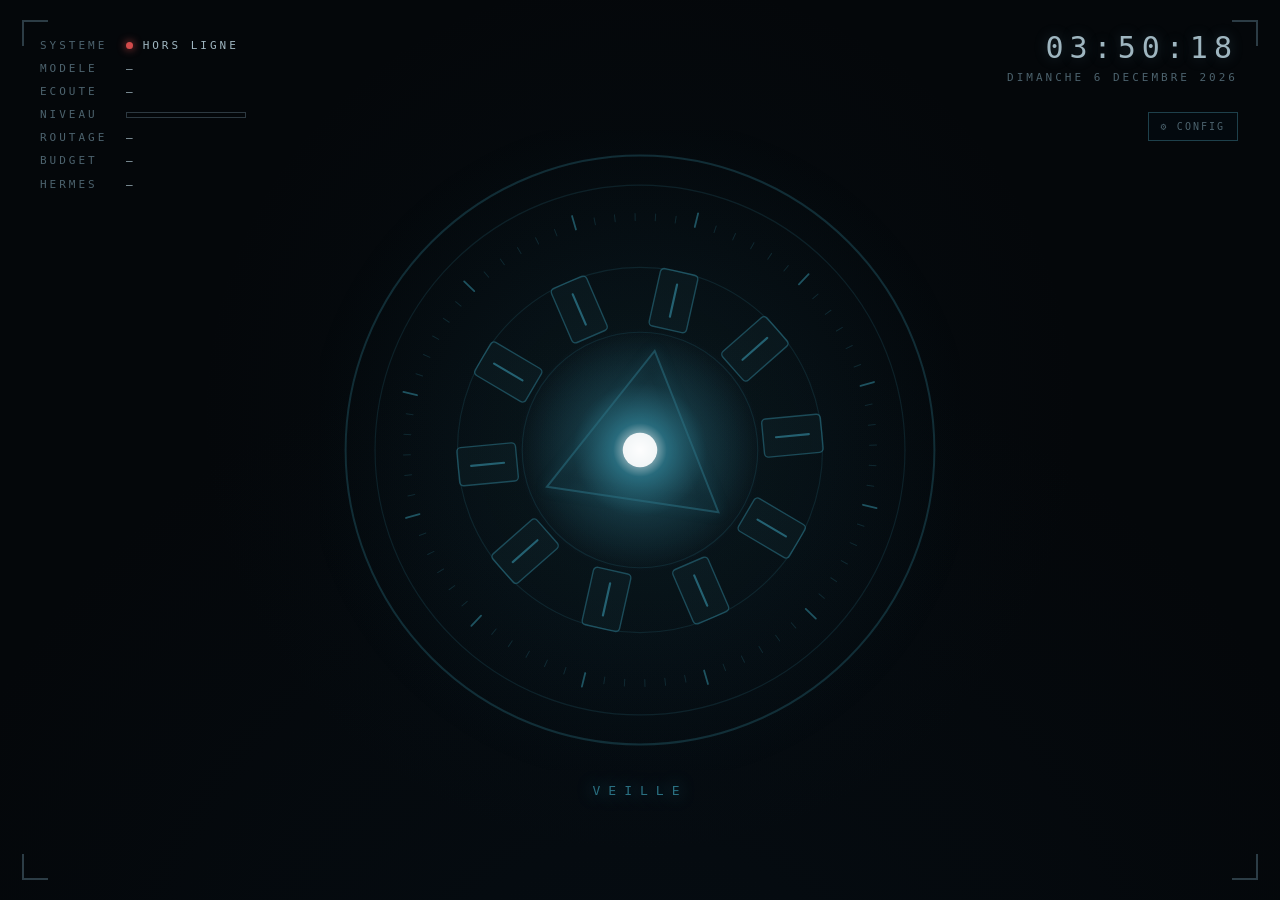
==== commit f54894cb: "fix: correções de campo — pt-BR, Oi Jarvis, ElevenLabs, abertura sem prompt, voltar ao Jarvis - Prom" ====
--- a/hud.html
+++ b/hud.html
@@ -421,7 +421,7 @@
     </section>
 
     <div class="controle-statut" id="controleStatut" role="status"></div>
-    <a class="controle-panneau" id="lienPanneau" href="#">Ouvrir le panneau complet →</a>
+    <a class="controle-panneau" id="lienPanneau" href="#" target="_blank" rel="opener">Ouvrir le panneau complet →</a>
   </aside>
 
   <aside class="chat" id="chat" aria-hidden="true">
